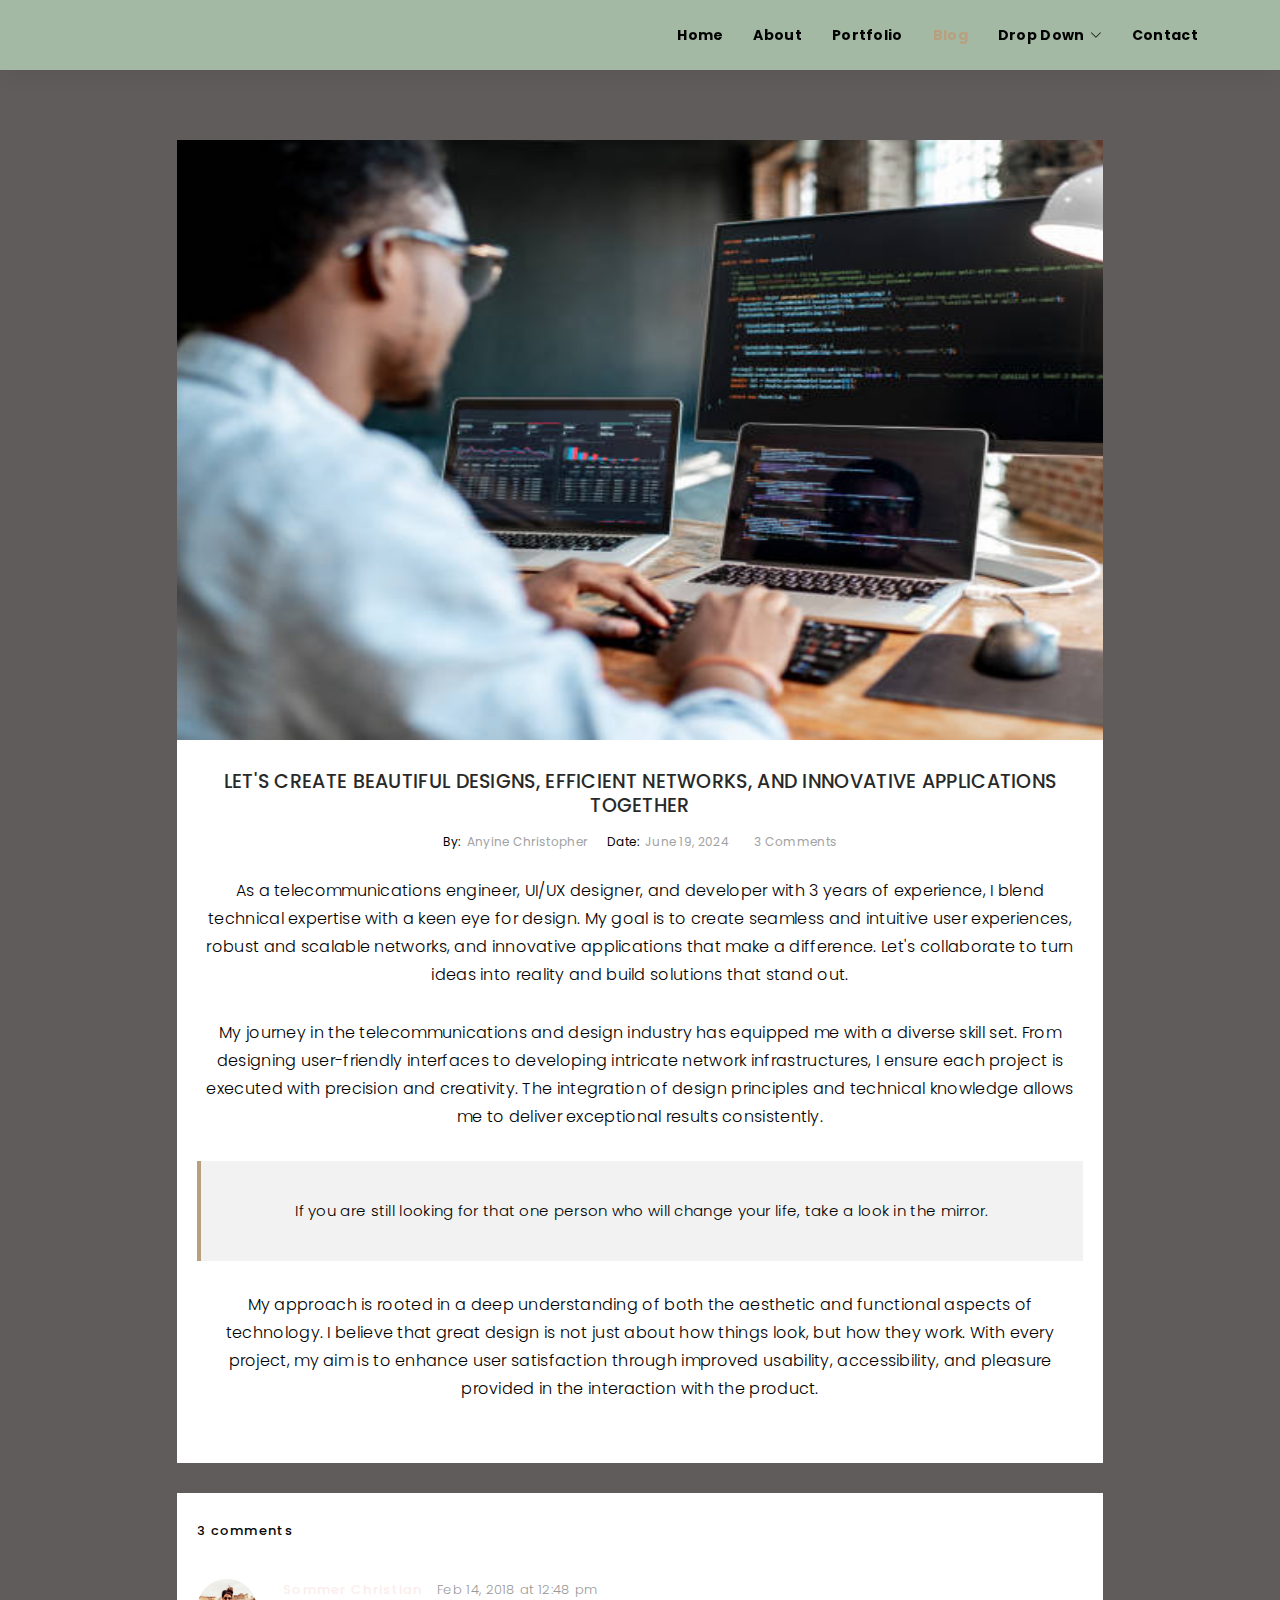
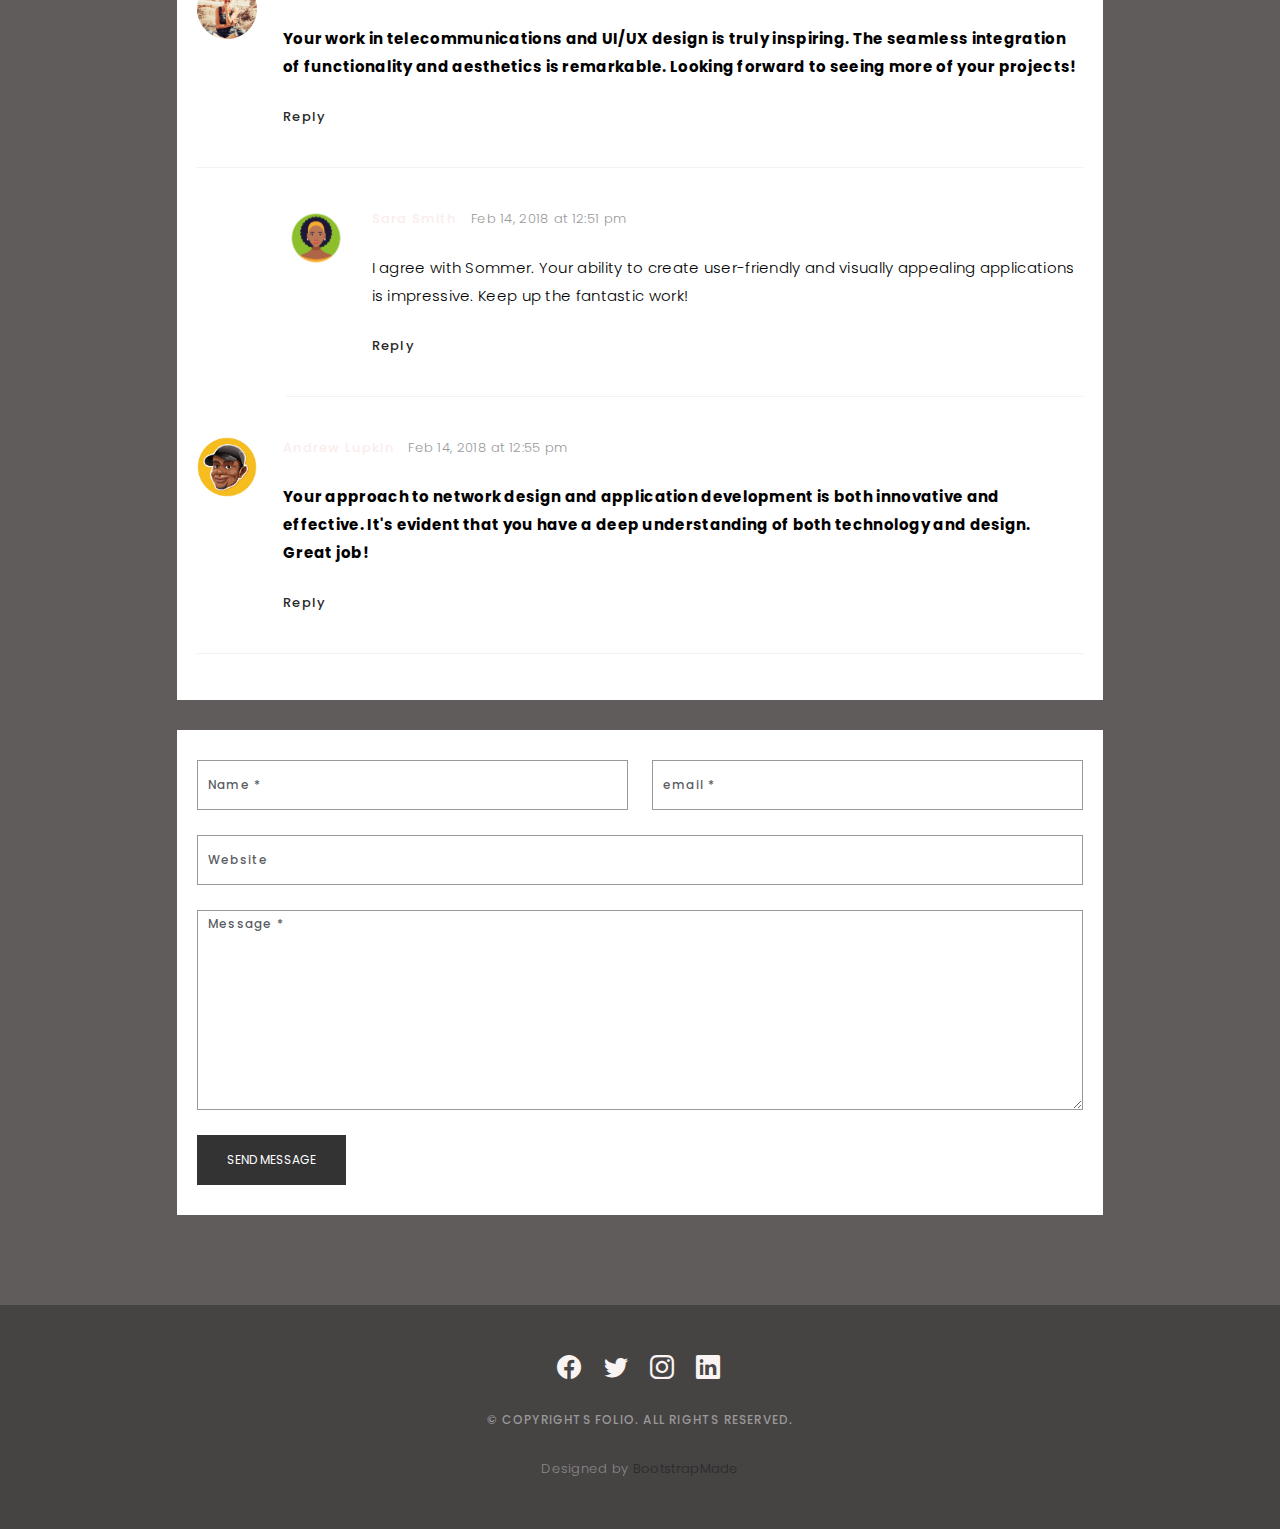
==== blog-single.html @ 9eefcedf "first commit" ====
<!DOCTYPE html>
<html lang="en">

<head>
  <meta charset="utf-8">
  <meta content="width=device-width, initial-scale=1.0" name="viewport">

  <title>Folio Bootstrap Template - Blog Single</title>
  <meta content="" name="description">
  <meta content="" name="keywords">

  <!-- Favicons -->
  <link href="assets/img/favicon.png" rel="icon">
  <link href="assets/img/apple-touch-icon.png" rel="apple-touch-icon">

  <!-- Google Fonts -->
  <link
    href="https://fonts.googleapis.com/css?family=Poppins:300,300i,400,400i,500,500i,600,600i,700,700i|Playfair+Display:400,400i,500,500i,600,600i,700,700i,900,900i"
    rel="stylesheet">

  <!-- Vendor CSS Files -->
  <link href="assets/vendor/bootstrap/css/bootstrap.min.css" rel="stylesheet">
  <link href="assets/vendor/bootstrap-icons/bootstrap-icons.css" rel="stylesheet">
  <link href="assets/vendor/boxicons/css/boxicons.min.css" rel="stylesheet">
  <link href="assets/vendor/glightbox/css/glightbox.min.css" rel="stylesheet">
  <link href="assets/vendor/swiper/swiper-bundle.min.css" rel="stylesheet">

  <!-- Template Main CSS File -->
  <link href="assets/css/style.css" rel="stylesheet">

  <!-- =======================================================
  * Template Name: Folio
  * Template URL: https://bootstrapmade.com/folio-bootstrap-portfolio-template/
  * Updated: Mar 17 2024 with Bootstrap v5.3.3
  * Author: BootstrapMade.com
  * License: https://bootstrapmade.com/license/
  ======================================================== -->
</head>

<body>

  <!-- ======= Header ======= -->
  <header id="header" class="fixed-top header-inner-pages">
    <div class="container d-flex align-items-center justify-content-between">

      <a href="index.html" class="logo"><img src="assets/img/logo.png" alt="" class="img-fluid"></a>
      <!-- Uncomment below if you prefer to use an text logo -->
      <!-- <h1 class="logo"><a href="index.html">Folio</a></h1> -->

      <nav id="navbar" class="navbar">
        <ul>
          <li><a class="nav-link scrollto " href="index.html">Home</a></li>
          <li><a class="nav-link scrollto" href="index.html#about">About</a></li>
          <li><a class="nav-link  scrollto" href="portfolio-details.html">Portfolio</a></li>
          <li><a class="nav-link active  scrollto" href="#journal">Blog</a></li>
          <li class="dropdown"><a href="#"><span>Drop Down</span> <i class="bi bi-chevron-down"></i></a>
            <ul>
              <li><a href="#">Drop Down 1</a></li>
              <li class="dropdown"><a href="#"><span>Deep Drop Down</span> <i class="bi bi-chevron-right"></i></a>
                <ul>
                  <li><a href="#">Deep Drop Down 1</a></li>
                  <li><a href="#">Deep Drop Down 2</a></li>
                  <li><a href="#">Deep Drop Down 3</a></li>
                </ul>
              </li>
              <li><a href="#">Drop Down 2</a></li>
              <li><a href="#">Drop Down 3</a></li>
              <li><a href="#">Drop Down 4</a></li>
            </ul>
          </li>
          <li><a class="nav-link scrollto" href="#contact">Contact</a></li>
        </ul>
        <i class="bi bi-list mobile-nav-toggle"></i>
      </nav><!-- .navbar -->

    </div>
  </header><!-- End Header -->

  <main id="main">

    <!-- ======= Blog Single ======= -->
    <div class="main-content paddsection">
      <div class="container">
        <div class="row justify-content-center">
          <div class="col-md-10 col-md-offset-2">
            <div class="row">
              <div class="container-main single-main">
                <div class="col-md-12">
                  <div class="block-main mb-30">
                    <img src="assets/img/portfolio/istockphoto-1075599562-612x612.jpg" class="img-responsive"
                      alt="reviews2" width='1080px' height='600px'>
                    <div class="content-main single-post padDiv" style="color: black;">
                      <div class="journal-txt">
                        <h4><a href="#">LET'S CREATE BEAUTIFUL DESIGNS, EFFICIENT NETWORKS, AND INNOVATIVE APPLICATIONS
                            TOGETHER</a></h4>
                      </div>
                      <div class="post-meta">
                        <ul class="list-unstyled mb-0">
                          <li class="author">by:<a href="#">Anyine Christopher</a></li>
                          <li class="date">date:<a href="#">June 19, 2024</a></li>
                          <li class="commont"><i class="ion-ios-heart-outline"></i><a href="#">3 Comments</a></li>
                        </ul>
                      </div>
                      <p class="mb-30">As a telecommunications engineer, UI/UX designer, and developer with 3 years of
                        experience, I blend technical expertise with a keen eye for design. My goal is to create
                        seamless and intuitive user experiences, robust and scalable networks, and innovative
                        applications that make a difference. Let's collaborate to turn ideas into reality and build
                        solutions that stand out.</p>
                      <p class="mb-30">My journey in the telecommunications and design industry has equipped me with a
                        diverse skill set. From designing user-friendly interfaces to developing intricate network
                        infrastructures, I ensure each project is executed with precision and creativity. The
                        integration of design principles and technical knowledge allows me to deliver exceptional
                        results consistently.</p>
                      <blockquote>If you are still looking for that one person who will change your life, take a look in
                        the mirror.</blockquote>
                      <p class="mb-30">My approach is rooted in a deep understanding of both the aesthetic and
                        functional aspects of technology. I believe that great design is not just about how things look,
                        but how they work. With every project, my aim is to enhance user satisfaction through improved
                        usability, accessibility, and pleasure provided in the interaction with the product.</p>
                    </div>

                  </div>
                </div>
                <div class="col-md-12" >
                  <div class="comments text-left padDiv mb-30" >
                    <div class="entry-comments">
                      <h6 class="mb-30">3 comments</h6>
                      <ul class="entry-comments-list list-unstyled">
                        <li>
                          <div class="entry-comments-item">
                            <img src="assets/img/avatar.jpg" class="entry-comments-avatar" alt="">
                            <div class="entry-comments-body">
                              <span class="entry-comments-author">Sommer Christian</span>
                              <span><a href="#">Feb 14, 2018 at 12:48 pm</a></span>
                              <p class="mb-10" style="color: black;font-weight: bold;">Your work in telecommunications and UI/UX design is truly inspiring. The
                                seamless integration of functionality and aesthetics is remarkable. Looking forward to
                                seeing more of your projects!</p>
                              <a class="rep" href="#">Reply</a>
                            </div>
                          </div>
                          <ul class="entry-comments-reply list-unstyled">
                            <li>
                              <div class="entry-comments-item">
                                <img src="assets/img/portfolio/beautiful-black-woman-avatar-character-icon-free-vector.jpg" class="entry-comments-avatar" alt="">
                                <div class="entry-comments-body">
                                  <span class="entry-comments-author">Sara Smith</span>
                                  <span><a href="#">Feb 14, 2018 at 12:51 pm</a></span>
                                  <p class="mb-10" style="color: black;">I agree with Sommer. Your ability to create user-friendly and
                                    visually appealing applications is impressive. Keep up the fantastic work!</p>
                                  <a class="rep" href="#">Reply</a>
                                </div>
                              </div>
                            </li>
                          </ul>
                        </li>
                        <li>
                          <div class="entry-comments-item">
                            <img src="assets/img/portfolio/bangkok-thailand-may-12-2023-caricature-tiger-woods-smilin_1308-133923.avif" class="entry-comments-avatar" alt="">
                            <div class="entry-comments-body">
                              <span class="entry-comments-author">Andrew Lupkin</span>
                              <span><a href="#">Feb 14, 2018 at 12:55 pm</a></span>
                              <p class="mb-10" style="color: black; font-weight: bold;">Your approach to network design and application development is both
                                innovative and effective. It's evident that you have a deep understanding of both
                                technology and design. Great job!</p>
                              <a class="rep" href="#">Reply</a>
                            </div>
                          </div>
                        </li>
                      </ul>
                    </div>
                  </div>
                </div>

                <div class="col-lg-12">
                  <div class="cmt padDiv">
                    <form id="comment-form" method="post" action="" role="form">
                      <div class="row">
                        <div class="col-lg-6">
                          <div class="form-group">
                            <input id="form_name" type="text" name="name" class="form-control" placeholder="Name *"
                              required="required">
                          </div>
                        </div>
                        <div class="col-lg-6">
                          <div class="form-group">
                            <input id="form_email" type="email" name="email" class="form-control" placeholder="email *"
                              required="required">
                          </div>
                        </div>
                        <div class="col-md-12">
                          <div class="form-group">
                            <input id="form_name" type="text" name="website" class="form-control" placeholder="Website">
                          </div>
                        </div>
                        <div class="col-lg-12">
                          <div class="form-group">
                            <textarea id="form_message" name="message" class="form-control" placeholder="Message *"
                              style="height: 200px;" required="required"></textarea>
                          </div>
                        </div>
                        <div class="col-lg-12">
                          <input type="submit" class="btn btn-defeault btn-send" value="Send message">
                        </div>
                      </div>
                    </form>
                  </div>
                </div>
              </div>
            </div>
          </div>
        </div>
      </div>
    </div><!-- End Blog Single -->

  </main><!-- End #main -->

  <!-- ======= Footer ======= -->
  <div id="footer" class="text-center">
    <div class="container">
      <div class="socials-media text-center">

        <ul class="list-unstyled">
          <li><a href="#"><i class="bi bi-facebook"></i></a></li>
          <li><a href="#"><i class="bi bi-twitter"></i></a></li>
          <li><a href="#"><i class="bi bi-instagram"></i></a></li>
          <li><a href="#"><i class="bi bi-linkedin"></i></a></li>
        </ul>

      </div>

      <p>&copy; Copyrights Folio. All rights reserved.</p>

      <div class="credits">
        <!--
        All the links in the footer should remain intact.
        You can delete the links only if you purchased the pro version.
        Licensing information: https://bootstrapmade.com/license/
        Purchase the pro version with working PHP/AJAX contact form: https://bootstrapmade.com/buy/?theme=Folio
      -->
        Designed by <a href="https://bootstrapmade.com/">BootstrapMade</a>
      </div>

    </div>
  </div><!-- End Footer -->

  <a href="#" class="back-to-top d-flex align-items-center justify-content-center"><i
      class="bi bi-arrow-up-short"></i></a>

  <!-- Vendor JS Files -->
  <script src="assets/vendor/bootstrap/js/bootstrap.bundle.min.js"></script>
  <script src="assets/vendor/glightbox/js/glightbox.min.js"></script>
  <script src="assets/vendor/isotope-layout/isotope.pkgd.min.js"></script>
  <script src="assets/vendor/swiper/swiper-bundle.min.js"></script>
  <script src="assets/vendor/typed.js/typed.umd.js"></script>
  <script src="assets/vendor/php-email-form/validate.js"></script>

  <!-- Template Main JS File -->
  <script src="assets/js/main.js"></script>

</body>

</html>
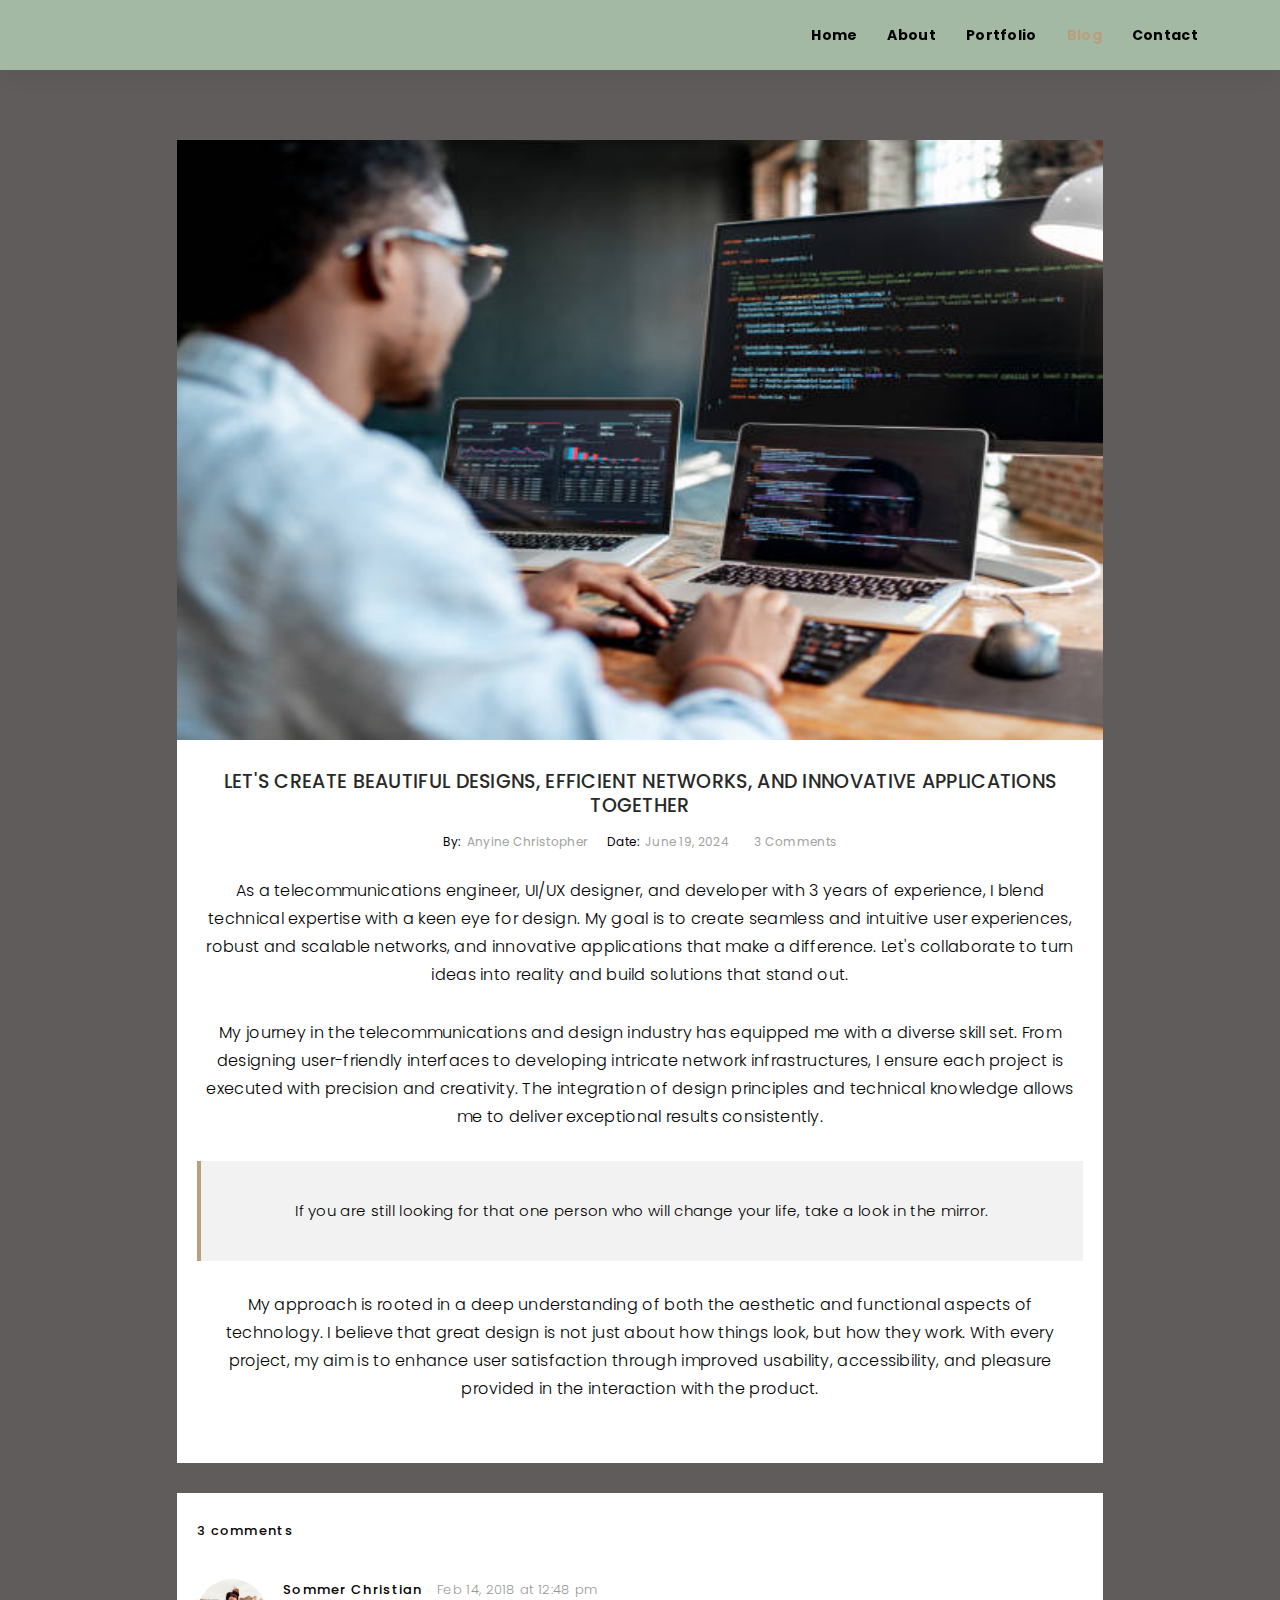
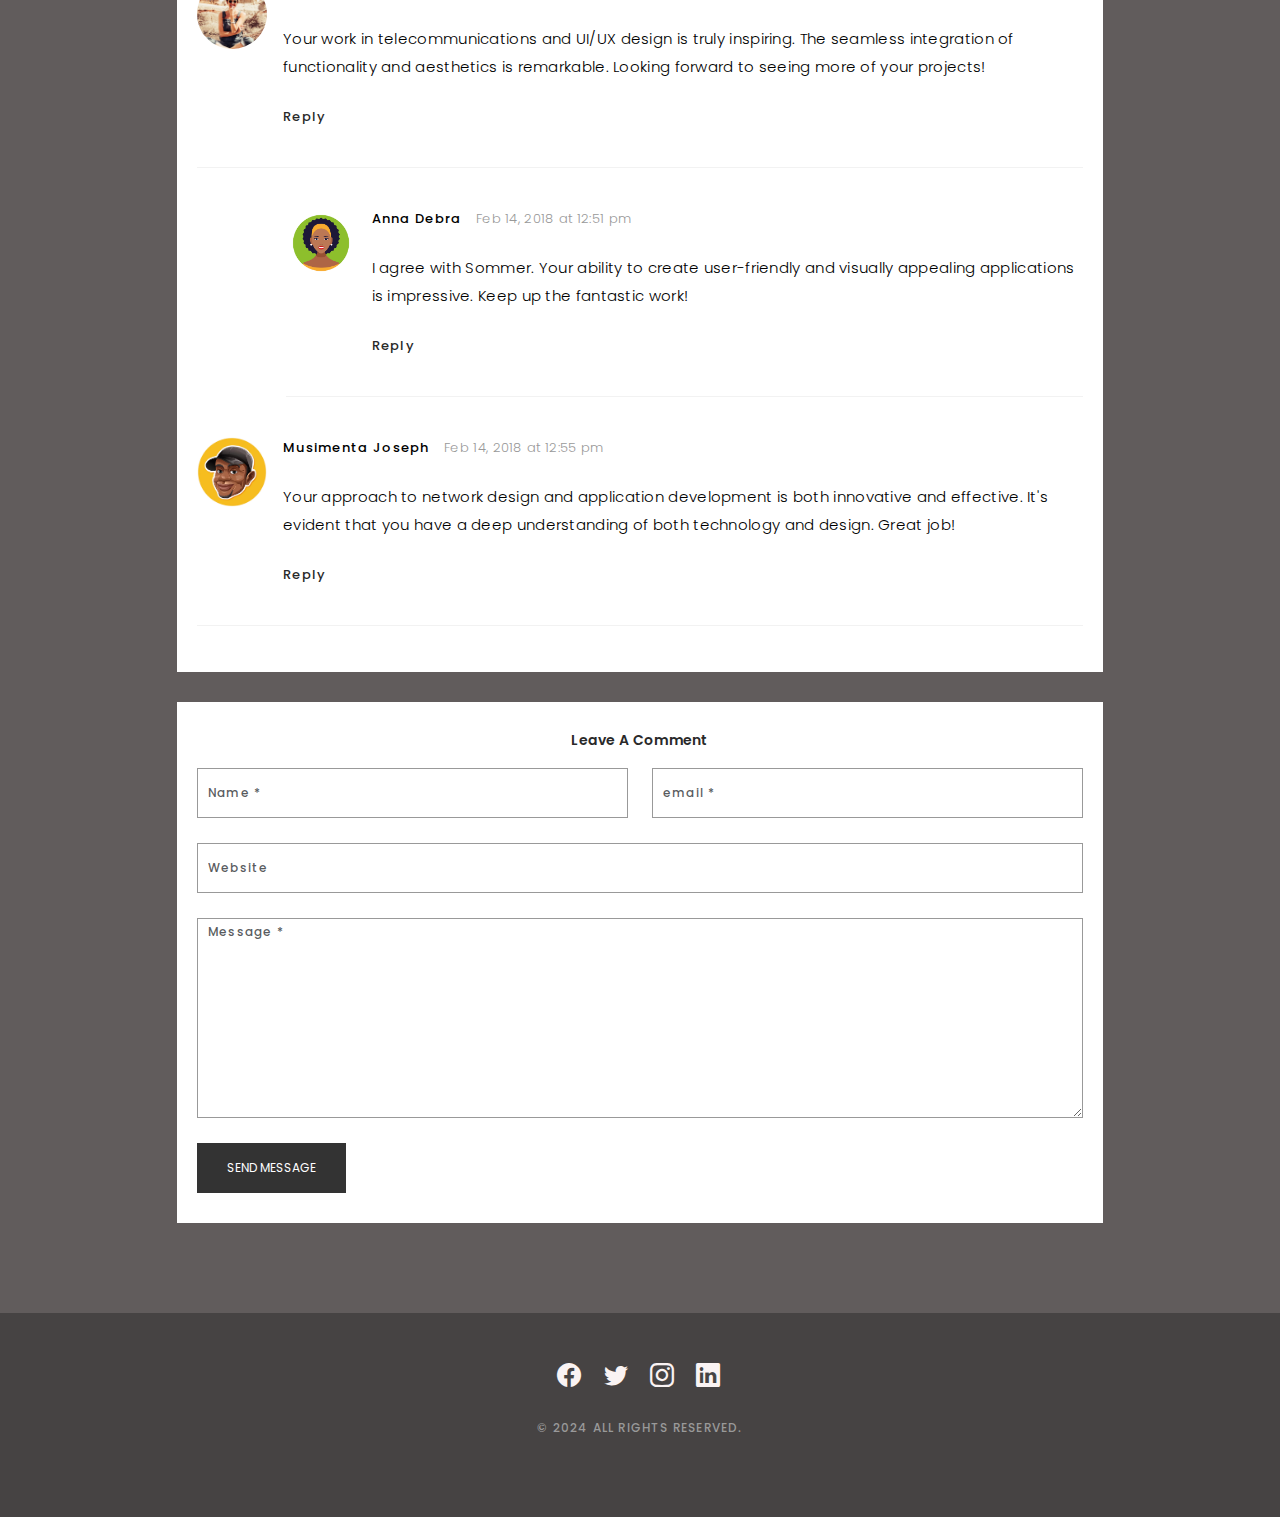
==== commit f3e0c2ad: "another commit" ====
--- a/blog-single.html
+++ b/blog-single.html
@@ -5,70 +5,40 @@
   <meta charset="utf-8">
   <meta content="width=device-width, initial-scale=1.0" name="viewport">
 
-  <title>Folio Bootstrap Template - Blog Single</title>
+  <title>Anyine Christopher - Blog Single</title>
   <meta content="" name="description">
   <meta content="" name="keywords">
 
-  <!-- Favicons -->
   <link href="assets/img/favicon.png" rel="icon">
   <link href="assets/img/apple-touch-icon.png" rel="apple-touch-icon">
 
-  <!-- Google Fonts -->
   <link
     href="https://fonts.googleapis.com/css?family=Poppins:300,300i,400,400i,500,500i,600,600i,700,700i|Playfair+Display:400,400i,500,500i,600,600i,700,700i,900,900i"
     rel="stylesheet">
 
-  <!-- Vendor CSS Files -->
   <link href="assets/vendor/bootstrap/css/bootstrap.min.css" rel="stylesheet">
   <link href="assets/vendor/bootstrap-icons/bootstrap-icons.css" rel="stylesheet">
   <link href="assets/vendor/boxicons/css/boxicons.min.css" rel="stylesheet">
   <link href="assets/vendor/glightbox/css/glightbox.min.css" rel="stylesheet">
   <link href="assets/vendor/swiper/swiper-bundle.min.css" rel="stylesheet">
-
-  <!-- Template Main CSS File -->
   <link href="assets/css/style.css" rel="stylesheet">
 
-  <!-- =======================================================
-  * Template Name: Folio
-  * Template URL: https://bootstrapmade.com/folio-bootstrap-portfolio-template/
-  * Updated: Mar 17 2024 with Bootstrap v5.3.3
-  * Author: BootstrapMade.com
-  * License: https://bootstrapmade.com/license/
-  ======================================================== -->
+
 </head>
 
 <body>
 
-  <!-- ======= Header ======= -->
   <header id="header" class="fixed-top header-inner-pages">
     <div class="container d-flex align-items-center justify-content-between">
 
       <a href="index.html" class="logo"><img src="assets/img/logo.png" alt="" class="img-fluid"></a>
-      <!-- Uncomment below if you prefer to use an text logo -->
-      <!-- <h1 class="logo"><a href="index.html">Folio</a></h1> -->
-
       <nav id="navbar" class="navbar">
         <ul>
           <li><a class="nav-link scrollto " href="index.html">Home</a></li>
           <li><a class="nav-link scrollto" href="index.html#about">About</a></li>
           <li><a class="nav-link  scrollto" href="portfolio-details.html">Portfolio</a></li>
-          <li><a class="nav-link active  scrollto" href="#journal">Blog</a></li>
-          <li class="dropdown"><a href="#"><span>Drop Down</span> <i class="bi bi-chevron-down"></i></a>
-            <ul>
-              <li><a href="#">Drop Down 1</a></li>
-              <li class="dropdown"><a href="#"><span>Deep Drop Down</span> <i class="bi bi-chevron-right"></i></a>
-                <ul>
-                  <li><a href="#">Deep Drop Down 1</a></li>
-                  <li><a href="#">Deep Drop Down 2</a></li>
-                  <li><a href="#">Deep Drop Down 3</a></li>
-                </ul>
-              </li>
-              <li><a href="#">Drop Down 2</a></li>
-              <li><a href="#">Drop Down 3</a></li>
-              <li><a href="#">Drop Down 4</a></li>
-            </ul>
-          </li>
-          <li><a class="nav-link scrollto" href="#contact">Contact</a></li>
+          <li><a class="nav-link active  scrollto" href="index.html#journal">Blog</a></li>
+          <li><a class="nav-link scrollto" href="index.html#contact">Contact</a></li>
         </ul>
         <i class="bi bi-list mobile-nav-toggle"></i>
       </nav><!-- .navbar -->
@@ -132,10 +102,10 @@
                             <div class="entry-comments-body">
                               <span class="entry-comments-author">Sommer Christian</span>
                               <span><a href="#">Feb 14, 2018 at 12:48 pm</a></span>
-                              <p class="mb-10" style="color: black;font-weight: bold;">Your work in telecommunications and UI/UX design is truly inspiring. The
+                              <p class="mb-10" style="color: black;">Your work in telecommunications and UI/UX design is truly inspiring. The
                                 seamless integration of functionality and aesthetics is remarkable. Looking forward to
                                 seeing more of your projects!</p>
-                              <a class="rep" href="#">Reply</a>
+                              <a class="rep" href="#reply">Reply</a>
                             </div>
                           </div>
                           <ul class="entry-comments-reply list-unstyled">
@@ -143,11 +113,11 @@
                               <div class="entry-comments-item">
                                 <img src="assets/img/portfolio/beautiful-black-woman-avatar-character-icon-free-vector.jpg" class="entry-comments-avatar" alt="">
                                 <div class="entry-comments-body">
-                                  <span class="entry-comments-author">Sara Smith</span>
+                                  <span class="entry-comments-author">Anna Debra</span>
                                   <span><a href="#">Feb 14, 2018 at 12:51 pm</a></span>
                                   <p class="mb-10" style="color: black;">I agree with Sommer. Your ability to create user-friendly and
                                     visually appealing applications is impressive. Keep up the fantastic work!</p>
-                                  <a class="rep" href="#">Reply</a>
+                                  <a class="rep" href="#reply">Reply</a>
                                 </div>
                               </div>
                             </li>
@@ -157,12 +127,12 @@
                           <div class="entry-comments-item">
                             <img src="assets/img/portfolio/bangkok-thailand-may-12-2023-caricature-tiger-woods-smilin_1308-133923.avif" class="entry-comments-avatar" alt="">
                             <div class="entry-comments-body">
-                              <span class="entry-comments-author">Andrew Lupkin</span>
+                              <span class="entry-comments-author">Musimenta Joseph</span>
                               <span><a href="#">Feb 14, 2018 at 12:55 pm</a></span>
-                              <p class="mb-10" style="color: black; font-weight: bold;">Your approach to network design and application development is both
+                              <p class="mb-10" style="color: black;">Your approach to network design and application development is both
                                 innovative and effective. It's evident that you have a deep understanding of both
                                 technology and design. Great job!</p>
-                              <a class="rep" href="#">Reply</a>
+                              <a class="rep" href="#reply">Reply</a>
                             </div>
                           </div>
                         </li>
@@ -171,8 +141,9 @@
                   </div>
                 </div>
 
-                <div class="col-lg-12">
-                  <div class="cmt padDiv">
+                <div class="col-lg-12" >
+                  <div class="cmt padDiv"id ="reply">
+                    <h4 style="text-align: center; margin-bottom: 20px;">Leave A Comment</h4>
                     <form id="comment-form" method="post" action="" role="form">
                       <div class="row">
                         <div class="col-lg-6">
@@ -210,11 +181,10 @@
           </div>
         </div>
       </div>
-    </div><!-- End Blog Single -->
-
-  </main><!-- End #main -->
-
-  <!-- ======= Footer ======= -->
+    </div>
+
+  </main>
+
   <div id="footer" class="text-center">
     <div class="container">
       <div class="socials-media text-center">
@@ -228,18 +198,7 @@
 
       </div>
 
-      <p>&copy; Copyrights Folio. All rights reserved.</p>
-
-      <div class="credits">
-        <!--
-        All the links in the footer should remain intact.
-        You can delete the links only if you purchased the pro version.
-        Licensing information: https://bootstrapmade.com/license/
-        Purchase the pro version with working PHP/AJAX contact form: https://bootstrapmade.com/buy/?theme=Folio
-      -->
-        Designed by <a href="https://bootstrapmade.com/">BootstrapMade</a>
-      </div>
-
+      <p>&copy; 2024 All rights reserved.</p>
     </div>
   </div><!-- End Footer -->
 
--- a/assets/css/style.css
+++ b/assets/css/style.css
@@ -104,7 +104,6 @@
   padding-left: 10px;
   margin: 0 0 25px 0;
   line-height: 14px;
-
 }
 
 .form-control:focus {
@@ -138,9 +137,6 @@
   padding-top: 140px;
 }
 
-/*--------------------------------------------------------------
-# Back to top button
---------------------------------------------------------------*/
 .back-to-top {
   position: fixed;
   visibility: hidden;
@@ -171,9 +167,6 @@
   opacity: 1;
 }
 
-/*--------------------------------------------------------------
-# Header
---------------------------------------------------------------*/
 #header {
   transition: all 0.5s;
   z-index: 997;
@@ -213,12 +206,6 @@
   }
 }
 
-/*--------------------------------------------------------------
-# Navigation Menu
---------------------------------------------------------------*/
-/**
-* Desktop Navigation 
-*/
 .navbar {
   padding: 0;
 }
@@ -646,9 +633,6 @@
   background-color: #b8a07e;
 }
 
-/*--------------------------------------------------------------
-# Portfolio
---------------------------------------------------------------*/
 #portfolio {
   position: relative;
   padding-bottom: 50px;
@@ -742,9 +726,7 @@
   width: 100%;
   height: 38vh;
 }
-/*--------------------------------------------------------------
-# Portfolio Details
---------------------------------------------------------------*/
+
 .portfolio-details {
   padding-top: 40px;
 }
@@ -807,9 +789,6 @@
   padding: 0;
 }
 
-/*--------------------------------------------------------------
-# Journal
---------------------------------------------------------------*/
 #journal,
 #journal-blog {
   height: auto;
@@ -864,9 +843,6 @@
   line-height: 24px;
 }
 
-/*--------------------------------------------------------------
-# Journal
---------------------------------------------------------------*/
 #contact {
   height: auto;
   width: 100%;
@@ -950,22 +926,14 @@
   }
 }
 
-/*--------------------------------------------------------------
-# Blog
---------------------------------------------------------------*/
-/*  Navbar fixd page */
 .subpage-nav {
   display: block !important;
 }
 
-/*-----------------------------------------------------------------------------------*/
-/*  /* Single page */
-/*-----------------------------------------------------------------------------------*/
 #journal-blog {
   padding-top: 140px;
 }
 
-/* main content */
 .main-content {
   background: #615c5c;
   color: #050505;
@@ -1022,7 +990,6 @@
   margin-left: 5px;
 }
 
-/* Commonts */
 .comments {
   background: #fff;
 }
@@ -1044,8 +1011,8 @@
   position: absolute;
   display: block;
   border-radius: 50%;
-  width: 60px;
-  height: 60px;
+  width: 70px;
+  height: 70px;
 }
 
 .entry-comments-body {
@@ -1055,7 +1022,7 @@
 .entry-comments-author {
   margin-right: 10px;
   font-size: 13px;
-  color: #fceded;
+  color: #000000;
   letter-spacing: 0.1em;
   font-weight: 500;
 }
@@ -1090,9 +1057,6 @@
   border-left: 4px solid #b8a07e;
 }
 
-/*--------------------------------------------------------------
-# Footer
---------------------------------------------------------------*/
 #footer {
   background: #464343;
   padding-top: 50px;
@@ -1142,18 +1106,8 @@
   font-size: 13px;
 }
 
-/** Width between 1200x to 0
- *  ~~~~~~~~~~~~~~~~~~~~~~~~~~~~~~~~~~~~
- */
-/** Width between 992px to 1199px
- *  ~~~~~~~~~~~~~~~~~~~~~~~~~~~~~~~~~~~~
- */
-/** Width between 768px to 991px
- *  ~~~~~~~~~~~~~~~~~~~~~~~~~~~~~~~~~~~~
- */
 @media (min-width: 768px) and (max-width: 991px) {
 
-  /* Navbar */
   nav {
     padding: 10px 15px;
   }
@@ -1205,19 +1159,16 @@
     margin-bottom: 0;
   }
 
-  /* portfolio */
   #portfolio .portfolio-list .nav li {
     float: none;
     margin: 20px;
     display: inline-block;
   }
 
-  /* journal */
   #journal .journal-block .journal-info {
     margin-bottom: 30px;
   }
 
-  /* Contact */
   .contact-contact {
     margin-bottom: 30px;
   }
@@ -1231,12 +1182,8 @@
   }
 }
 
-/** Width between 767px to 0
- *  ~~~~~~~~~~~~~~~~~~~~~~~~~~~~~~~~~~~~
- */
 @media (max-width: 767px) {
 
-  /* Navbar */
   nav {
     padding: 20px 15px;
   }
@@ -1265,7 +1212,6 @@
     display: block;
   }
 
-  /* About */
   .head-info .header-content h1 {
     font-size: 32px;
   }
@@ -1288,24 +1234,20 @@
     margin-bottom: 0;
   }
 
-  /* portfolio */
   #portfolio .portfolio-list .nav li {
     float: none;
     margin: 20px;
     display: inline-block;
   }
 
-  /* journal */
   #journal .journal-block .journal-info {
     margin-bottom: 30px;
   }
 
-  /* Contact */
   .contact-contact {
     margin-bottom: 30px;
   }
 
-  /* Footer */
   #footer .socials-media ul li {
     margin-right: 0;
     margin-left: 0;
@@ -1314,12 +1256,8 @@
   }
 }
 
-/** Width between 600px to 0
- *  ~~~~~~~~~~~~~~~~~~~~~~~~~~~~~~~~~~~~
- */
 @media (max-width: 600px) {
 
-  /* Navbar */
   nav {
     padding: 20px 15px;
   }
@@ -1348,7 +1286,6 @@
     display: block;
   }
 
-  /* About */
   .head-info .header-content h1 {
     font-size: 32px;
   }
@@ -1371,24 +1308,20 @@
     margin-bottom: 0;
   }
 
-  /* portfolio */
   #portfolio .portfolio-list .nav li {
     float: none;
     margin: 10px;
     display: inline-block;
   }
 
-  /* journal */
   #journal .journal-block .journal-info {
     margin-bottom: 30px;
   }
 
-  /* Contact */
   .contact-contact {
     margin-bottom: 30px;
   }
 
-  /* Footer */
   #footer .socials-media ul li {
     margin-right: 0;
     margin-left: 0;
@@ -1397,12 +1330,8 @@
   }
 }
 
-/** Width between 480px to 0
- *  ~~~~~~~~~~~~~~~~~~~~~~~~~~~~~~~~~~~~
- */
 @media (max-width: 480px) {
 
-  /* Navbar */
   nav {
     padding: 20px 15px;
   }
@@ -1431,7 +1360,6 @@
     display: block;
   }
 
-  /* About */
   .head-info .header-content h1 {
     font-size: 32px;
   }
@@ -1454,23 +1382,19 @@
     margin-bottom: 0;
   }
 
-  /* portfolio */
   #portfolio .portfolio-list .nav li {
     float: none;
     margin: 20px;
   }
 
-  /* journal */
   #journal .journal-block .journal-info {
     margin-bottom: 30px;
   }
 
-  /* Contact */
   .contact-contact {
     margin-bottom: 30px;
   }
 
-  /* Footer */
   #footer{
        background: #910b0b;
   }
@@ -1483,12 +1407,8 @@
   }
 }
 
-/** Width between 320px to 0
- *  ~~~~~~~~~~~~~~~~~~~~~~~~~~~~~~~~~~~~
- */
 @media (max-width: 320px) {
 
-  /* Navbar */
   nav {
     padding: 20px 15px;
   }
@@ -1517,7 +1437,6 @@
     display: block;
   }
 
-  /* About */
   .head-info .header-content h1 {
     font-size: 32px;
   }
@@ -1540,23 +1459,19 @@
     margin-bottom: 0;
   }
 
-  /* portfolio */
   #portfolio .portfolio-list .nav li {
     float: none;
     margin: 20px;
   }
 
-  /* journal */
   #journal .journal-block .journal-info {
     margin-bottom: 30px;
   }
 
-  /* Contact */
   .contact-contact {
     margin-bottom: 30px;
   }
 
-  /* Footer */
   #footer{
     background: #661515;
   }
@@ -1567,7 +1482,6 @@
     display: inline-block;
   }
 
-  /* Single page */
   .entry-comments-body span {
     display: inline-block;
     margin-right: 0;
